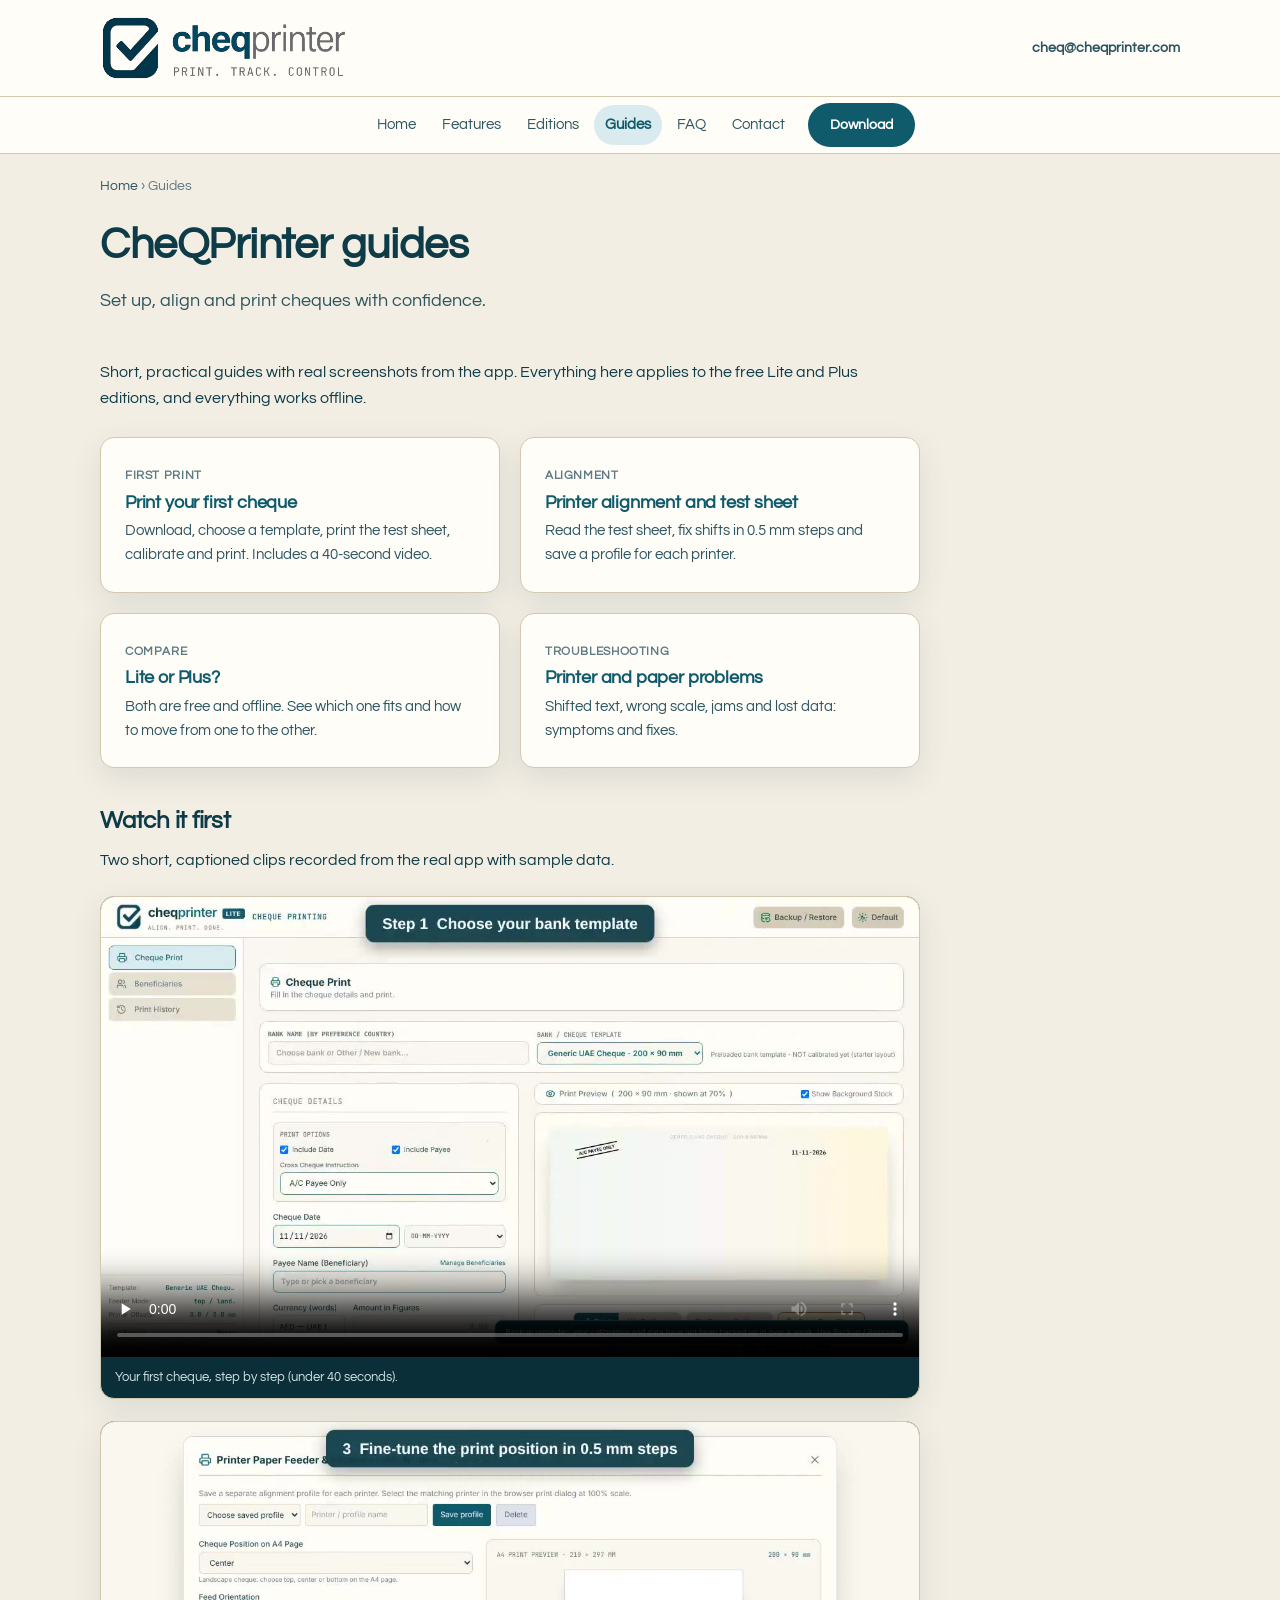
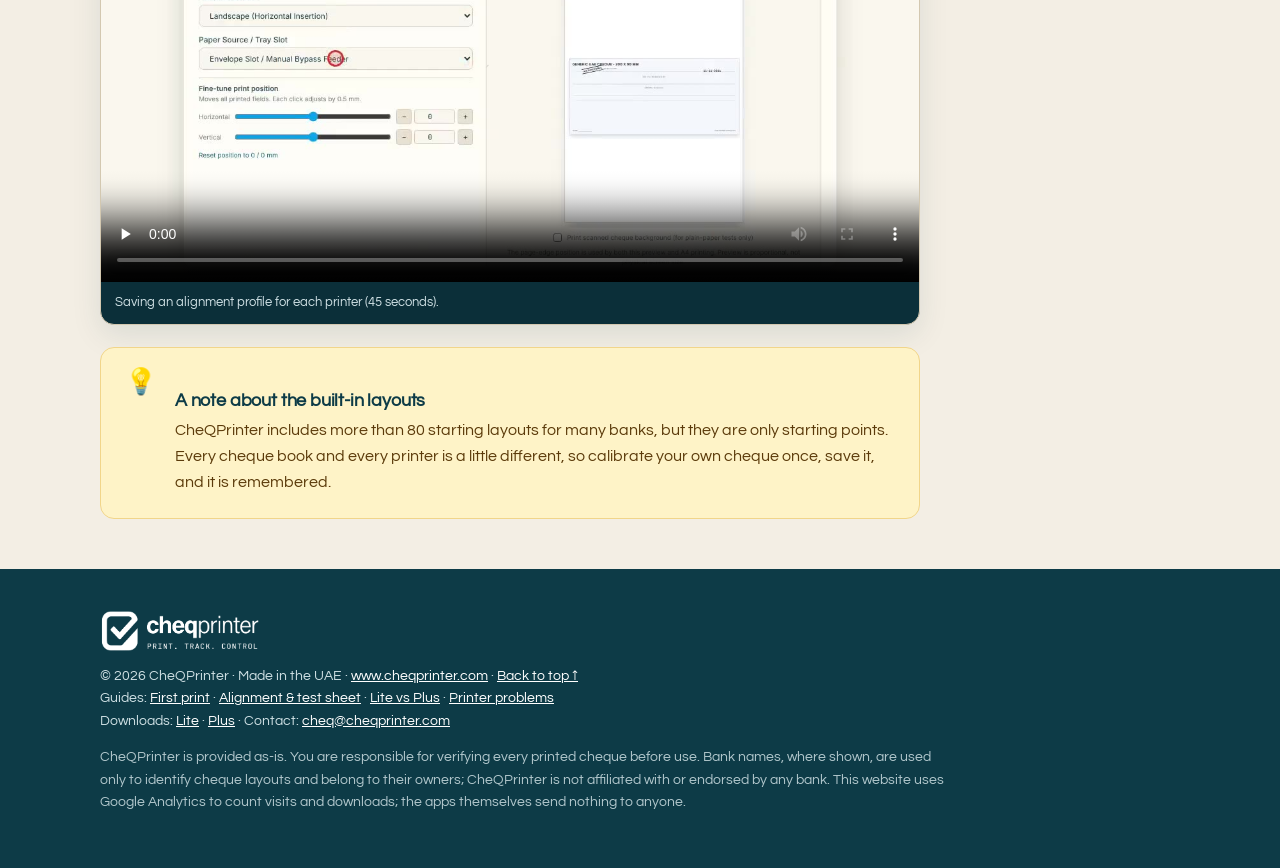
==== guides/index.html @ 94cfb560 "Replace site with updated package" ====
<!doctype html>
<html lang="en">
<head>
<script async src="https://www.googletagmanager.com/gtag/js?id=G-W925D2QX6T"></script>
<script>
  window.dataLayer = window.dataLayer || [];
  function gtag(){dataLayer.push(arguments);}
  gtag('js', new Date());
  gtag('config', 'G-W925D2QX6T');
</script>
<meta charset="utf-8">
<meta name="viewport" content="width=device-width, initial-scale=1">
<title>Cheque Printing Guides: Setup, Alignment and Troubleshooting | CheQPrinter</title>
<meta name="description" content="Step-by-step guides for CheQPrinter: first print, printer alignment and test sheet, Lite vs Plus, and fixing common cheque printing problems.">
<link rel="canonical" href="https://www.cheqprinter.com/guides/">
<meta name="robots" content="index,follow,max-image-preview:large">
<meta name="theme-color" content="#fffdf8">
<meta property="og:type" content="article">
<meta property="og:url" content="https://www.cheqprinter.com/guides/">
<meta property="og:title" content="Cheque Printing Guides: Setup, Alignment and Troubleshooting | CheQPrinter">
<meta property="og:description" content="Step-by-step guides for CheQPrinter: first print, printer alignment and test sheet, Lite vs Plus, and fixing common cheque printing problems.">
<meta property="og:image" content="https://www.cheqprinter.com/assets/og-image.png">
<meta name="twitter:card" content="summary_large_image">
<link rel="icon" href="../favicon.ico" sizes="any">
<link rel="icon" type="image/png" sizes="32x32" href="../assets/favicon-32.png">
<link rel="apple-touch-icon" href="../assets/apple-touch-icon.png">
<link rel="manifest" href="../site.webmanifest">
<link rel="preconnect" href="https://fonts.googleapis.com">
<link rel="preconnect" href="https://fonts.gstatic.com" crossorigin>
<link href="https://fonts.googleapis.com/css2?family=Questrial&display=swap" rel="stylesheet">
<link rel="stylesheet" href="../assets/guides.css?rev=1">
<script type="application/ld+json">{"@context": "https://schema.org", "@type": "BreadcrumbList", "itemListElement": [{"@type": "ListItem", "position": 1, "name": "Home", "item": "https://www.cheqprinter.com/"}, {"@type": "ListItem", "position": 2, "name": "Guides", "item": "https://www.cheqprinter.com/guides/"}]}</script>


</head>
<body>
<a class="skip" href="#main">Skip to content</a>
<div class="brandbar">
  <div class="wrap">
    <a class="brand" href="../" aria-label="CheQPrinter home"><img src="../assets/cheqprinter-logo.png?rev=5" alt="CheQPrinter - Print. Track. Control."></a>
    <a class="mail" href="mailto:cheq@cheqprinter.com">cheq@cheqprinter.com</a>
  </div>
</div>
<header class="menubar" id="menubar">
  <div class="wrap">
    <a class="mini" href="../" aria-label="CheQPrinter home"><img src="../assets/cheqprinter-logo.png?rev=5" alt="CheQPrinter"></a>
    <nav aria-label="Main">
      <a href="../">Home</a>
      <a href="../#features">Features</a>
      <a href="../#editions">Editions</a>
      <a href="../guides/" class="active">Guides</a>
      <a href="../#faq">FAQ</a>
      <a href="../#contact">Contact</a>
      <a class="btn btn-primary" href="../#editions">Download</a>
    </nav>
  </div>
</header>
<main id="main">
<div class="wrap">
  <div class="crumbs" aria-label="Breadcrumb"><a href="../">Home</a> &rsaquo; Guides</div>
  <div class="ghead">
    <h1>CheQPrinter guides</h1>
    <p class="lead">Set up, align and print cheques with confidence.</p>
  </div>
  <div class="article">
    <p>Short, practical guides with real screenshots from the app. Everything here applies to the free Lite and Plus editions, and everything works offline.</p>
    <div class="gcards">
      <a class="gcard" href="first-print/"><span class="time">First print</span><h3>Print your first cheque</h3><p>Download, choose a template, print the test sheet, calibrate and print. Includes a 40-second video.</p></a>
      <a class="gcard" href="printer-alignment-test-sheet/"><span class="time">Alignment</span><h3>Printer alignment and test sheet</h3><p>Read the test sheet, fix shifts in 0.5 mm steps and save a profile for each printer.</p></a>
      <a class="gcard" href="lite-vs-plus/"><span class="time">Compare</span><h3>Lite or Plus?</h3><p>Both are free and offline. See which one fits and how to move from one to the other.</p></a>
      <a class="gcard" href="printer-problems/"><span class="time">Troubleshooting</span><h3>Printer and paper problems</h3><p>Shifted text, wrong scale, jams and lost data: symptoms and fixes.</p></a>
    </div>
    <h2>Watch it first</h2>
    <p>Two short, captioned clips recorded from the real app with sample data.</p>
    <figure class="vid"><video controls preload="none" playsinline poster="../assets/video/first-cheque-poster.jpg"><source src="../assets/video/first-cheque.mp4" type="video/mp4">Your browser cannot play this video. The steps are written out below.</video><figcaption>Your first cheque, step by step (under 40 seconds).</figcaption></figure>    <figure class="vid"><video controls preload="none" playsinline poster="../assets/video/printer-profile-poster.jpg"><source src="../assets/video/printer-profile.mp4" type="video/mp4">Your browser cannot play this video. The steps are written out below.</video><figcaption>Saving an alignment profile for each printer (45 seconds).</figcaption></figure>
    <div class="callout"><div class="ic" aria-hidden="true">&#128161;</div><div><h3>A note about the built-in layouts</h3><p>CheQPrinter includes more than 80 starting layouts for many banks, but they are only starting points. Every cheque book and every printer is a little different, so calibrate your own cheque once, save it, and it is remembered.</p></div></div>

  </div>
</div>
<div style="height:50px"></div>
</main>
<footer>
  <div class="wrap">
    <img src="../assets/cheqprinter-logo.png?rev=5" alt="CheQPrinter" style="height:44px;width:auto;filter:brightness(0) invert(1);margin-bottom:12px">
    <div>&copy; 2026 CheQPrinter &middot; Made in the UAE &middot; <a href="https://www.cheqprinter.com">www.cheqprinter.com</a> &middot; <a href="#">Back to top &uarr;</a></div>
    <div>Guides: <a href="../guides/first-print/">First print</a> &middot; <a href="../guides/printer-alignment-test-sheet/">Alignment &amp; test sheet</a> &middot; <a href="../guides/lite-vs-plus/">Lite vs Plus</a> &middot; <a href="../guides/printer-problems/">Printer problems</a></div>
    <div>Downloads: <a href="../downloads/cheqprinter-lite.html" download data-dl="lite" data-loc="guide_footer">Lite</a> &middot; <a href="../downloads/cheqprinter-plus.html" download data-dl="plus" data-loc="guide_footer">Plus</a> &middot; Contact: <a href="mailto:cheq@cheqprinter.com">cheq@cheqprinter.com</a></div>
    <p class="legal">CheQPrinter is provided as-is. You are responsible for verifying every printed cheque before use. Bank names, where shown, are used only to identify cheque layouts and belong to their owners; CheQPrinter is not affiliated with or endorsed by any bank. This website uses Google Analytics to count visits and downloads; the apps themselves send nothing to anyone.</p>
  </div>
</footer>
<script>
(function(){
  var bar=document.getElementById('menubar'), brand=document.querySelector('.brandbar');
  function u(){ var y=window.pageYOffset||document.documentElement.scrollTop; bar.classList.toggle('scrolled', y>brand.offsetHeight-4); }
  window.addEventListener('scroll',u,{passive:true}); u();
})();
document.addEventListener('click',function(e){
  var a=e.target.closest ? e.target.closest('a[data-dl]') : null;
  if(!a || typeof gtag!=='function') return;
  var ed=a.getAttribute('data-dl');
  gtag('event','download_'+ed,{edition:ed,file_name:(a.getAttribute('href')||'').split('/').pop(),link_location:a.getAttribute('data-loc')||'page'});
});
</script>
</body>
</html>
---- assets/guides.css ----
:root{
  --ink:#0d3b47; --ink-soft:#2c5560; --muted:#5f7a82;
  --teal:#0f5a6b; --teal-2:#17788b; --green:#0f6a54;
  --cream:#f3eee4; --paper:#fffdf8; --sand:#e8e1d1; --line:#d3c8b0;
  --amber-bg:#fef3c7;
  --radius:14px; --shadow:0 10px 30px rgba(13,59,71,.10);
  --font:"Century Gothic",CenturyGothic,"Apple Gothic","URW Gothic",Questrial,"Segoe UI",Arial,sans-serif;
}
*{box-sizing:border-box}
html{scroll-behavior:smooth}
body{margin:0;font-family:var(--font);color:var(--ink);background:var(--cream);line-height:1.6;-webkit-font-smoothing:antialiased}
img{max-width:100%;height:auto;display:block}
a{color:var(--teal)}
h1,h2,h3{font-family:var(--font);font-weight:700;line-height:1.2;margin:0 0 .5em;letter-spacing:-.01em}
h2{font-size:clamp(1.6rem,3.4vw,2.2rem)}
h3{font-size:1.2rem}
p{margin:0 0 1em}
.wrap{max-width:1120px;margin:0 auto;padding:0 20px}
.skip{position:absolute;left:-999px;top:8px;background:var(--teal);color:#fff;padding:8px 12px;border-radius:8px;z-index:100}
.skip:focus{left:8px}
:focus-visible{outline:3px solid var(--teal-2);outline-offset:2px;border-radius:4px}
section[id]{scroll-margin-top:64px}
@media(prefers-reduced-motion:reduce){html{scroll-behavior:auto}}

/* ---------- header: big logo bar + floating menu bar ---------- */
.brandbar{background:var(--paper);border-bottom:1px solid var(--line)}
.brandbar .wrap{display:flex;align-items:center;justify-content:space-between;gap:16px;padding-top:14px;padding-bottom:14px}
.brandbar .brand img{height:68px;width:auto}
.brandbar .mail{font-size:.9rem;font-weight:600;text-decoration:none;color:var(--ink-soft)}
.brandbar .mail:hover{color:var(--teal)}
@media(max-width:720px){.brandbar .brand img{height:52px}.brandbar .mail{display:none}}

.menubar{position:sticky;top:0;z-index:50;background:rgba(255,253,248,.96);backdrop-filter:blur(8px);border-bottom:1px solid var(--line)}
.menubar .wrap{position:relative;display:flex;align-items:center;height:56px}
.menubar .mini{position:absolute;left:20px;top:50%;transform:translateY(-50%);opacity:0;pointer-events:none;transition:opacity .2s}
.menubar .mini img{height:28px;width:auto}
.menubar.scrolled .mini{opacity:1;pointer-events:auto}
@media(max-width:1240px){.menubar .mini{display:none}}
.menubar nav{flex:1;min-width:0;display:flex;align-items:center;gap:4px;font-size:.92rem;font-weight:500;overflow-x:auto;white-space:nowrap;scrollbar-width:none;-webkit-overflow-scrolling:touch}
.menubar nav::-webkit-scrollbar{display:none}
.menubar nav a{flex:none;text-decoration:none;color:var(--ink-soft);padding:8px 11px;border-radius:999px}
.menubar nav a:first-child{margin-left:auto}
.menubar nav a.btn{margin-right:auto;margin-left:8px;padding:8px 20px;color:#fff;font-size:.9rem}
.menubar nav a:hover{color:var(--teal);background:#e9f1f2}
.menubar nav a.btn:hover{background:var(--teal-2);color:#fff}
.menubar nav a.active{color:var(--teal);background:#d9ebee;font-weight:700}

.btn{display:inline-flex;align-items:center;gap:8px;padding:12px 22px;border-radius:999px;font-weight:600;text-decoration:none;border:2px solid transparent;font-size:.98rem;cursor:pointer;transition:transform .12s, background .12s}
.btn:hover{transform:translateY(-1px)}
.btn-primary{background:var(--teal);color:#fff!important}
.btn-primary:hover{background:var(--teal-2)}
.btn-ghost{background:transparent;color:var(--teal)!important;border-color:var(--teal)}

/* ---------- hero ---------- */
.hero{position:relative;overflow:hidden;color:#fff;padding:60px 0 64px;background:linear-gradient(135deg,#0a2f3a 0%,#0f5a6b 58%,#17788b 100%)}
.hero::before{content:"";position:absolute;right:-12%;bottom:-45%;width:70%;aspect-ratio:1;background:radial-gradient(circle,rgba(255,255,255,.12),transparent 65%);pointer-events:none}
.hero .grid{position:relative;display:grid;grid-template-columns:.9fr 1.1fr;gap:48px;align-items:center}
@media(max-width:960px){.hero .grid{grid-template-columns:1fr;gap:36px}}
.eyebrow{display:inline-block;font-size:.75rem;font-weight:700;letter-spacing:.08em;text-transform:uppercase;color:#d6eef2;background:rgba(255,255,255,.14);padding:6px 14px;border-radius:999px;margin-bottom:18px}
.hero h1{color:#fff;font-size:clamp(2.2rem,4.4vw,3.4rem);margin-bottom:.45em}
.hero h1 span{display:block;color:#a9dde5;font-size:.5em;line-height:1.3;margin-top:.7em;text-wrap:balance}
.hero p.lead{font-size:1.1rem;color:#d6e8ec;max-width:30em}
.chips{display:flex;flex-wrap:wrap;gap:8px;margin:0 0 26px;padding:0;list-style:none}
.chips li{font-size:.82rem;font-weight:600;padding:6px 13px;border-radius:999px;background:rgba(255,255,255,.12);border:1px solid rgba(255,255,255,.22)}
.cta-row{display:flex;flex-wrap:wrap;gap:12px;margin:0 0 16px}
.btn-light{background:#fff;color:var(--teal)!important}
.btn-light:hover{background:#eaf5f7}
.btn-outline-light{border-color:rgba(255,255,255,.7);color:#fff!important}
.btn-outline-light:hover{background:rgba(255,255,255,.12)}
.hero .microcopy{font-size:.82rem;color:#b9d3d8;margin:0}

.stage{min-width:0}
.frame{background:var(--paper);border-radius:14px;box-shadow:0 30px 60px rgba(0,0,0,.35);overflow:hidden;border:1px solid rgba(255,255,255,.28)}
.frame .bar{display:flex;align-items:center;gap:6px;padding:10px 14px;background:#ece5d3;border-bottom:1px solid var(--line)}
.frame .bar i{width:10px;height:10px;border-radius:50%;background:#cbbf9f}
.frame .bar b{margin-left:10px;font-size:.74rem;font-weight:600;color:var(--muted)}
.slides{position:relative;aspect-ratio:16/10;background:#f8f4ea}
.slide{position:absolute;inset:0;margin:0;opacity:0;transition:opacity .6s ease}
.slide.active{opacity:1}
.slide img{width:100%;height:100%;object-fit:contain;object-position:center}
.tabs{display:flex;flex-wrap:wrap;gap:8px;justify-content:center;margin-top:18px}
.tab{font:inherit;font-size:.85rem;font-weight:600;padding:8px 16px;border-radius:999px;border:1px solid rgba(255,255,255,.38);background:transparent;color:#e3f1f4;cursor:pointer}
.tab:hover{background:rgba(255,255,255,.12)}
.tab[aria-selected="true"]{background:#fff;color:var(--teal);border-color:#fff}
.cap{text-align:center;color:#d6e8ec;font-size:.88rem;margin:12px auto 0;max-width:38em;min-height:3em}

.trust{background:var(--paper);border-block:1px solid var(--line)}
.trust ul{list-style:none;margin:0;padding:18px 0;display:grid;grid-template-columns:repeat(4,1fr);gap:14px;font-size:.92rem;font-weight:600;color:var(--ink-soft)}
.trust li::before{content:"✓";color:var(--green);font-weight:800;margin-right:8px}
@media(max-width:820px){.trust ul{grid-template-columns:1fr 1fr}}

section.block{padding:68px 0}
.block.alt{background:var(--paper);border-block:1px solid var(--line)}
.sec-head{max-width:46em;margin-bottom:34px}
.sec-head p{color:var(--ink-soft);font-size:1.05rem}

.shot{background:var(--paper);border:1px solid var(--line);border-radius:var(--radius);box-shadow:var(--shadow);overflow:hidden;margin:0}
.shot img{width:100%}
.shot figcaption{padding:10px 14px;font-size:.82rem;color:var(--muted);border-top:1px solid var(--line)}

.steps{display:grid;grid-template-columns:repeat(4,1fr);gap:18px;counter-reset:s;list-style:none;padding:0;margin:0}
@media(max-width:900px){.steps{grid-template-columns:1fr 1fr}}
@media(max-width:560px){.steps{grid-template-columns:1fr}}
.steps li{background:var(--paper);border:1px solid var(--line);border-radius:var(--radius);padding:22px;counter-increment:s}
.steps li::before{content:counter(s);display:grid;place-items:center;width:34px;height:34px;border-radius:50%;background:var(--teal);color:#fff;font-weight:700;margin-bottom:12px}
.steps h3{font-size:1.05rem;font-family:inherit;font-weight:700}
.steps p{font-size:.92rem;color:var(--ink-soft);margin:0}

.cards{display:grid;grid-template-columns:1fr 1fr;gap:22px}
@media(max-width:820px){.cards{grid-template-columns:1fr}}
.card{background:var(--paper);border:1px solid var(--line);border-radius:var(--radius);padding:28px;display:flex;flex-direction:column;box-shadow:var(--shadow)}
.card.featured{border:2px solid var(--teal)}
.tag{align-self:flex-start;font-size:.72rem;font-weight:700;letter-spacing:.08em;color:var(--green);background:#d1fae5;padding:4px 10px;border-radius:999px;margin-bottom:10px}
.card .for{color:var(--ink-soft);font-size:.95rem}
.card ul{padding-left:0;list-style:none;margin:6px 0 22px;flex:1}
.card li{padding:6px 0 6px 26px;position:relative;font-size:.95rem}
.card li::before{content:"✓";position:absolute;left:0;color:var(--green);font-weight:800}
.card .meta{font-size:.8rem;color:var(--muted);margin-top:10px}
.download-meta{display:flex;justify-content:space-between;align-items:center;gap:12px;flex-wrap:wrap;margin-top:10px}
.card .download-meta .meta{margin:0}
.note{font-size:.9rem;color:var(--ink-soft);margin-top:18px}

.tablewrap{overflow-x:auto;border:1px solid var(--line);border-radius:var(--radius);background:var(--paper)}
table{border-collapse:collapse;width:100%;min-width:560px;font-size:.94rem}
th,td{padding:13px 16px;text-align:left;border-bottom:1px solid var(--line)}
th{background:var(--sand);font-size:.82rem;text-transform:uppercase;letter-spacing:.05em}
td:not(:first-child),th:not(:first-child){text-align:center}
tr:last-child td{border-bottom:0}
.yes{color:var(--green);font-weight:800}
.no{color:#9aa9ae}

.callout{display:grid;grid-template-columns:auto 1fr;gap:18px;background:var(--amber-bg);border:1px solid #f1d58a;border-radius:var(--radius);padding:22px 24px}
.callout .ic{font-size:1.6rem;line-height:1}
.callout h3{font-family:inherit;font-size:1.05rem;font-weight:700;margin-bottom:.3em}
.callout p{margin:0;font-size:.95rem;color:#5b3a0a}
.callout ol{margin:.6em 0 0;padding-left:1.2em;font-size:.95rem;color:#5b3a0a}

.two{display:grid;grid-template-columns:1fr 1fr;gap:34px;align-items:start}
@media(max-width:820px){.two{grid-template-columns:1fr}}
.checks{list-style:none;padding:0;margin:0}
.checks li{padding:8px 0 8px 28px;position:relative}
.checks li::before{content:"✓";position:absolute;left:0;color:var(--green);font-weight:800}

.gallery{display:grid;grid-template-columns:repeat(3,1fr);gap:22px}
@media(max-width:900px){.gallery{grid-template-columns:1fr 1fr}}
@media(max-width:560px){.gallery{grid-template-columns:1fr}}
.gallery figure{margin:0}
.thumb{display:block;aspect-ratio:16/10;background:#f8f4ea;border:1px solid var(--line);border-radius:var(--radius);box-shadow:var(--shadow);overflow:hidden}
.thumb img{width:100%;height:100%;object-fit:contain}
.pill{display:inline-block;font-size:.68rem;font-weight:700;letter-spacing:.06em;text-transform:uppercase;color:var(--teal);background:#d9ebee;padding:3px 9px;border-radius:999px;margin-top:12px}
.pill.plus{color:#7a4a05;background:#fde8b8}
.gallery h3{font-family:inherit;font-size:1rem;font-weight:700;margin:6px 0 4px}
.gallery p{font-size:.9rem;color:var(--ink-soft);margin:0}

.faq details{background:var(--paper);border:1px solid var(--line);border-radius:12px;padding:0;margin-bottom:10px}
.faq summary{cursor:pointer;list-style:none;padding:16px 20px;font-weight:600;display:flex;justify-content:space-between;gap:12px}
.faq summary::-webkit-details-marker{display:none}
.faq summary::after{content:"+";font-size:1.3rem;color:var(--teal);line-height:1}
.faq details[open] summary::after{content:"–"}
.faq .ans{padding:0 20px 18px;color:var(--ink-soft);font-size:.96rem}

.contact{max-width:420px}
.contact div{background:var(--cream);border:1px solid var(--line);border-radius:12px;padding:18px}
.contact b{display:block;margin-bottom:4px}
.features{display:grid;grid-template-columns:repeat(3,1fr);gap:20px}
@media(max-width:900px){.features{grid-template-columns:1fr 1fr}}
@media(max-width:560px){.features{grid-template-columns:1fr}}
.fcard{background:var(--paper);border:1px solid var(--line);border-top:4px solid var(--teal);border-radius:var(--radius);padding:22px;box-shadow:var(--shadow)}
.fcard h3{font-size:1.05rem;margin-bottom:.4em}
.fcard p{font-size:.92rem;color:var(--ink-soft);margin:0}
.stack{display:grid;gap:22px;min-width:0}
.gcards{display:grid;grid-template-columns:repeat(4,1fr);gap:18px}
@media(max-width:960px){.gcards{grid-template-columns:1fr 1fr}}
@media(max-width:560px){.gcards{grid-template-columns:1fr}}
.gcard{display:block;background:var(--paper);border:1px solid var(--line);border-radius:var(--radius);padding:22px;text-decoration:none;color:var(--ink);box-shadow:var(--shadow);transition:transform .12s}
.gcard:hover{transform:translateY(-2px);border-color:var(--teal)}
.gcard h3{margin:.2em 0 .3em;font-size:1.08rem;color:var(--teal)}
.gcard p{margin:0;color:var(--ink-soft);font-size:.92rem}
.gcard .time{font-size:.74rem;font-weight:700;letter-spacing:.05em;text-transform:uppercase;color:var(--muted)}
.gallery figure.big{grid-column:span 2}
@media(max-width:560px){.gallery figure.big{grid-column:auto}}
.pill.lite{color:#0f6a54;background:#d1fae5}
.sha{margin-top:12px;font-size:.78rem;color:var(--muted)}
.sha summary{cursor:pointer;font-weight:600;color:var(--ink-soft)}
.sha code{display:block;margin-top:6px;padding:8px 10px;background:var(--cream);border:1px solid var(--line);border-radius:8px;word-break:break-all;font-size:.74rem;color:var(--ink)}
.sha-main{margin-top:18px;font-size:.85rem}
.sha-line{margin:8px 0 0;font-size:.85rem}
.sha-line b{display:inline-block;min-width:3em}
.sha-help{font-size:.88rem;color:var(--ink-soft);margin:10px 0 0}
.sha-help code{background:var(--sand);padding:2px 6px;border-radius:6px;font-size:.82rem}
.frame .bar b em{font-style:normal;color:var(--teal);font-weight:700}
footer{background:var(--ink);color:#cfe0e4;padding:40px 0;font-size:.88rem}
footer a{color:#fff}
footer .legal{max-width:60em;opacity:.85;margin-top:14px}

/* ---------- guides ---------- */
.crumbs{font-size:.85rem;color:var(--muted);padding:22px 0 0}
.crumbs a{color:var(--ink-soft);text-decoration:none}.crumbs a:hover{color:var(--teal);text-decoration:underline}
.ghead{padding:14px 0 26px}
.ghead h1{font-size:clamp(1.9rem,4vw,2.7rem);margin:.2em 0 .35em}
.ghead .lead{font-size:1.1rem;color:var(--ink-soft);max-width:44em}
.meta-row{display:flex;flex-wrap:wrap;gap:8px 18px;font-size:.84rem;color:var(--muted);margin-top:14px}
.article{max-width:820px}
.article h2{font-size:1.5rem;margin:1.6em 0 .5em}
.article h3{font-size:1.1rem;margin:1.2em 0 .3em}
.article p,.article li{font-size:1.02rem}
.article ul,.article ol{padding-left:1.3em}
.article li{margin:.3em 0}
.article code{background:var(--sand);padding:2px 6px;border-radius:6px;font-size:.88em}
.gstep{display:grid;grid-template-columns:auto 1fr;gap:6px 18px;margin:34px 0 0;padding-top:6px}
.gstep .n{width:40px;height:40px;border-radius:50%;background:var(--teal);color:#fff;font-weight:700;display:grid;place-items:center;font-size:1.1rem}
.gstep h2{margin:.35em 0 0}
.gstep .body{grid-column:2}
.shot.small{max-width:720px}
.vid{margin:22px 0;border:1px solid var(--line);border-radius:var(--radius);overflow:hidden;box-shadow:var(--shadow);background:#0b2f39}
.vid video{display:block;width:100%;height:auto}
.vid figcaption{padding:10px 14px;font-size:.84rem;color:#cfe0e4}
.tip{background:#e9f4ef;border:1px solid #b7dccb;border-radius:var(--radius);padding:16px 20px;margin:20px 0;font-size:.97rem}
.tip b:first-child{color:var(--green)}
.tbl{margin:18px 0}
.tbl table{min-width:480px}
.tbl td:not(:first-child),.tbl th:not(:first-child){text-align:left}
.gcards{display:grid;grid-template-columns:1fr 1fr;gap:20px;margin:26px 0}
@media(max-width:720px){.gcards{grid-template-columns:1fr}}
.gcard{display:block;background:var(--paper);border:1px solid var(--line);border-radius:var(--radius);padding:24px;text-decoration:none;color:var(--ink);box-shadow:var(--shadow);transition:transform .12s}
.gcard:hover{transform:translateY(-2px);border-color:var(--teal)}
.gcard h3{margin:.2em 0 .3em;font-size:1.15rem;color:var(--teal)}
.gcard p{margin:0;color:var(--ink-soft);font-size:.95rem}
.gcard .time{font-size:.78rem;font-weight:700;letter-spacing:.05em;text-transform:uppercase;color:var(--muted)}
.next{display:flex;flex-wrap:wrap;gap:12px;margin:34px 0 10px}
.checkbox{list-style:none;padding:0}.checkbox li{padding-left:28px;position:relative}.checkbox li::before{content:"\2610";position:absolute;left:0;color:var(--teal);font-weight:700}
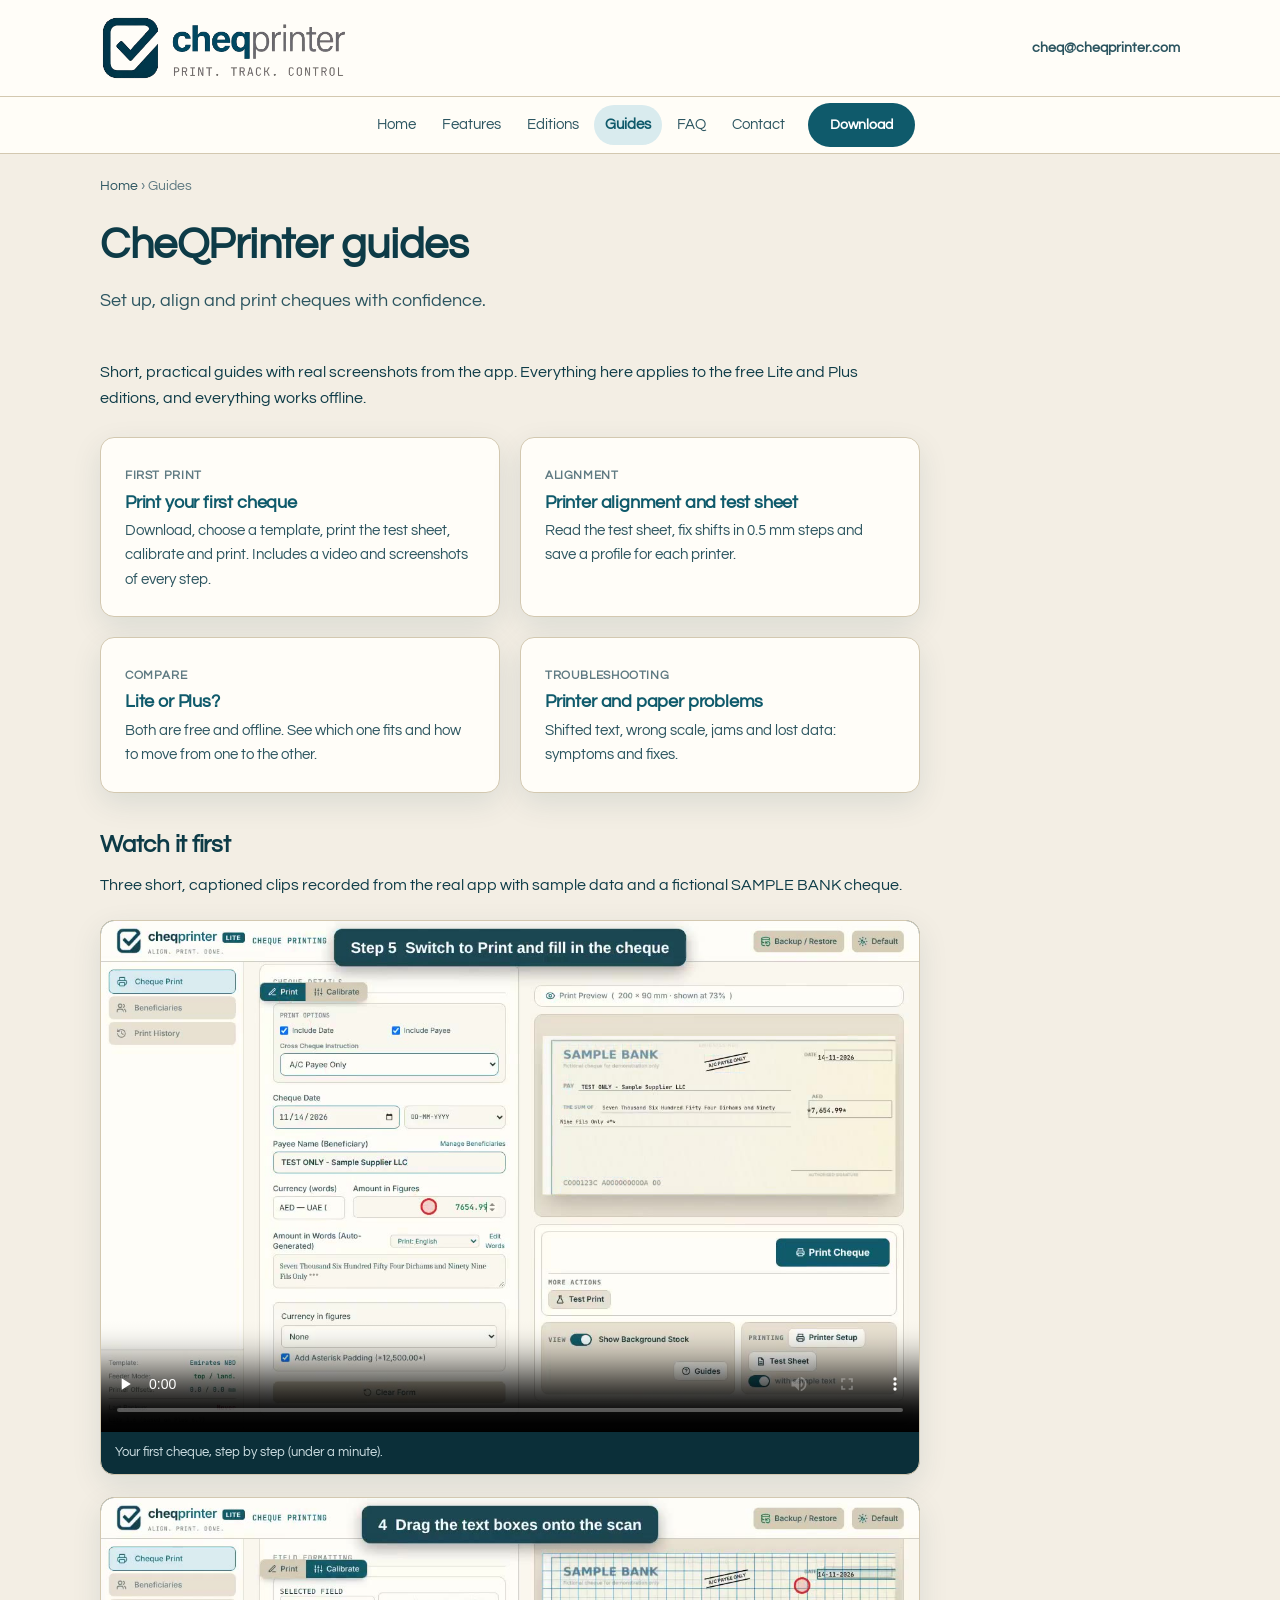
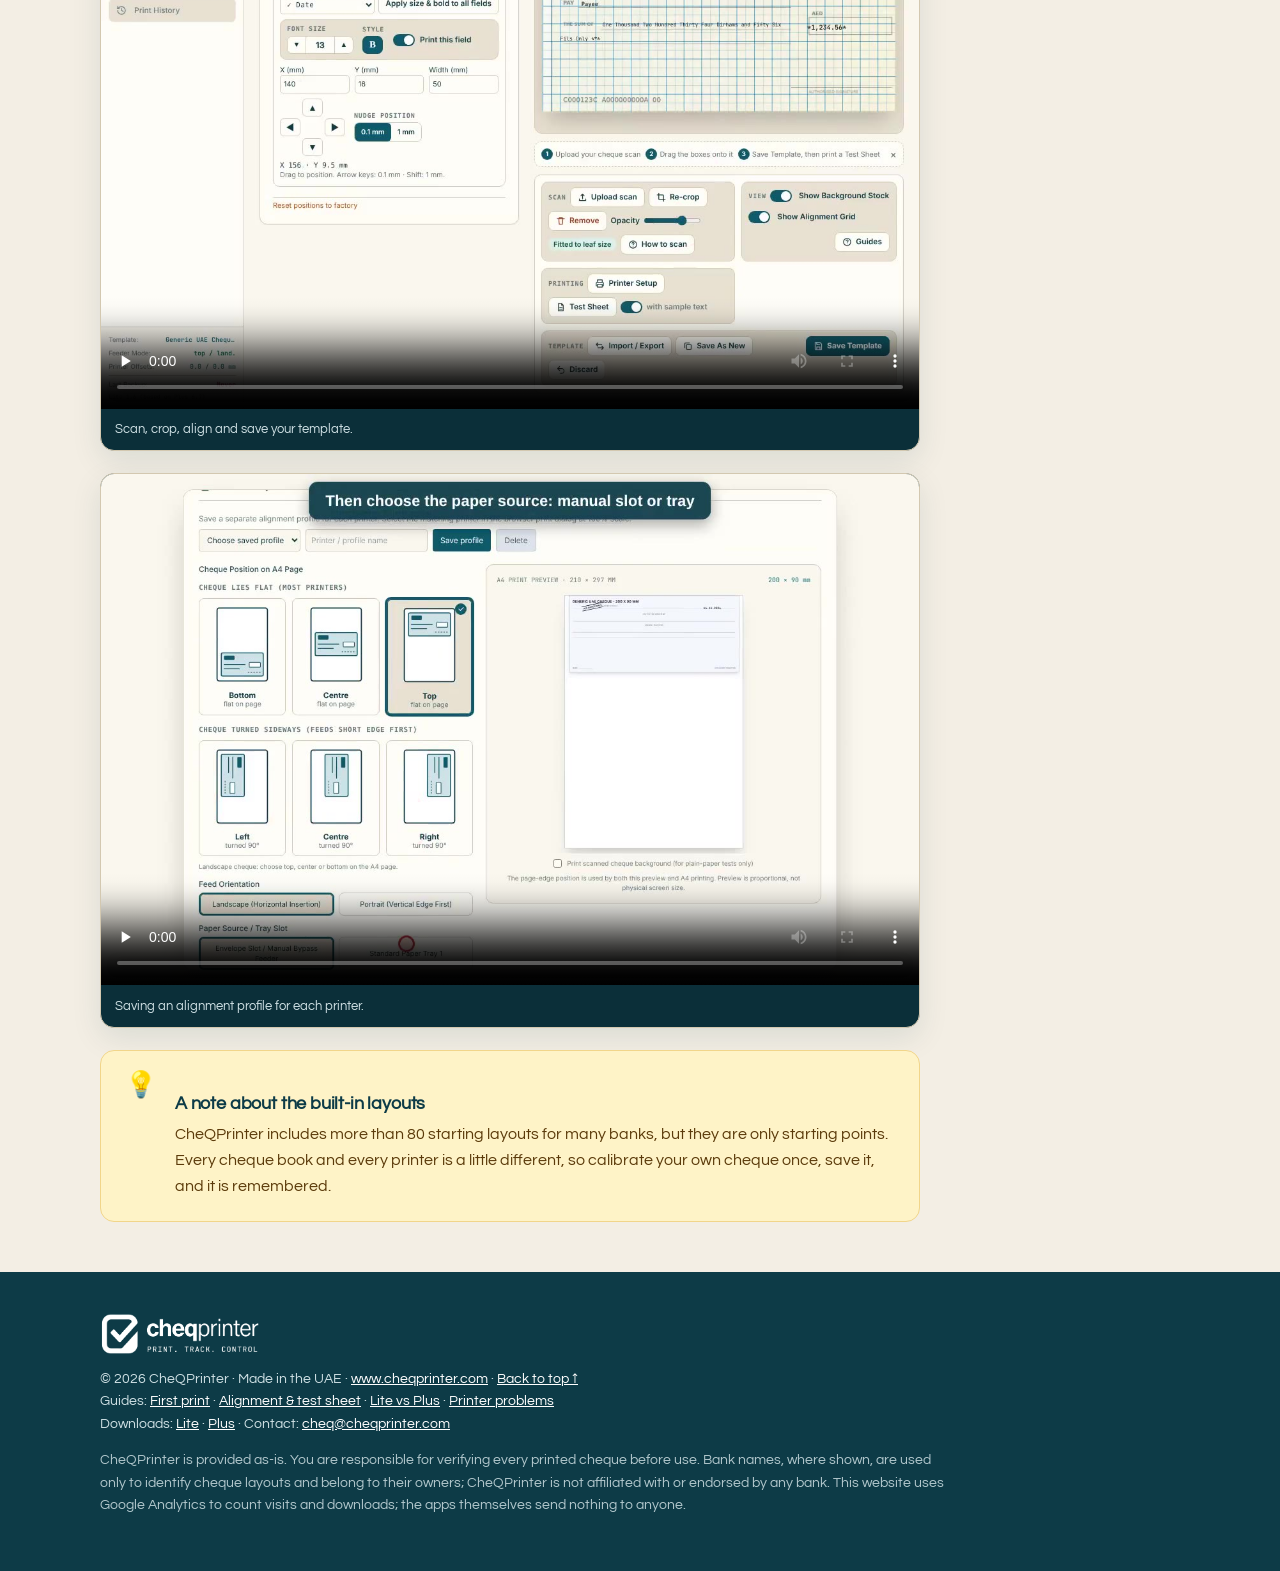
==== commit a9bb647d: "Update full website package 15 November 2026; preserve verification and crawler settings" ====
--- a/guides/index.html
+++ b/guides/index.html
@@ -28,7 +28,7 @@
 <link rel="preconnect" href="https://fonts.googleapis.com">
 <link rel="preconnect" href="https://fonts.gstatic.com" crossorigin>
 <link href="https://fonts.googleapis.com/css2?family=Questrial&display=swap" rel="stylesheet">
-<link rel="stylesheet" href="../assets/guides.css?rev=1">
+<link rel="stylesheet" href="../assets/guides.css?rev=2">
 <script type="application/ld+json">{"@context": "https://schema.org", "@type": "BreadcrumbList", "itemListElement": [{"@type": "ListItem", "position": 1, "name": "Home", "item": "https://www.cheqprinter.com/"}, {"@type": "ListItem", "position": 2, "name": "Guides", "item": "https://www.cheqprinter.com/guides/"}]}</script>
 
 
@@ -65,14 +65,14 @@
   <div class="article">
     <p>Short, practical guides with real screenshots from the app. Everything here applies to the free Lite and Plus editions, and everything works offline.</p>
     <div class="gcards">
-      <a class="gcard" href="first-print/"><span class="time">First print</span><h3>Print your first cheque</h3><p>Download, choose a template, print the test sheet, calibrate and print. Includes a 40-second video.</p></a>
+      <a class="gcard" href="first-print/"><span class="time">First print</span><h3>Print your first cheque</h3><p>Download, choose a template, print the test sheet, calibrate and print. Includes a video and screenshots of every step.</p></a>
       <a class="gcard" href="printer-alignment-test-sheet/"><span class="time">Alignment</span><h3>Printer alignment and test sheet</h3><p>Read the test sheet, fix shifts in 0.5 mm steps and save a profile for each printer.</p></a>
       <a class="gcard" href="lite-vs-plus/"><span class="time">Compare</span><h3>Lite or Plus?</h3><p>Both are free and offline. See which one fits and how to move from one to the other.</p></a>
       <a class="gcard" href="printer-problems/"><span class="time">Troubleshooting</span><h3>Printer and paper problems</h3><p>Shifted text, wrong scale, jams and lost data: symptoms and fixes.</p></a>
     </div>
     <h2>Watch it first</h2>
-    <p>Two short, captioned clips recorded from the real app with sample data.</p>
-    <figure class="vid"><video controls preload="none" playsinline poster="../assets/video/first-cheque-poster.jpg"><source src="../assets/video/first-cheque.mp4" type="video/mp4">Your browser cannot play this video. The steps are written out below.</video><figcaption>Your first cheque, step by step (under 40 seconds).</figcaption></figure>    <figure class="vid"><video controls preload="none" playsinline poster="../assets/video/printer-profile-poster.jpg"><source src="../assets/video/printer-profile.mp4" type="video/mp4">Your browser cannot play this video. The steps are written out below.</video><figcaption>Saving an alignment profile for each printer (45 seconds).</figcaption></figure>
+    <p>Three short, captioned clips recorded from the real app with sample data and a fictional SAMPLE BANK cheque.</p>
+    <figure class="vid"><video controls preload="none" playsinline poster="../assets/video/first-cheque-poster.jpg?rev=7"><source src="../assets/video/first-cheque.mp4?rev=7" type="video/mp4">Your browser cannot play this video. The steps are written out below.</video><figcaption>Your first cheque, step by step (under a minute).</figcaption></figure>    <figure class="vid"><video controls preload="none" playsinline poster="../assets/video/scan-calibrate-poster.jpg?rev=7"><source src="../assets/video/scan-calibrate.mp4?rev=7" type="video/mp4">Your browser cannot play this video. The steps are written out below.</video><figcaption>Scan, crop, align and save your template.</figcaption></figure>    <figure class="vid"><video controls preload="none" playsinline poster="../assets/video/printer-profile-poster.jpg?rev=7"><source src="../assets/video/printer-profile.mp4?rev=7" type="video/mp4">Your browser cannot play this video. The steps are written out below.</video><figcaption>Saving an alignment profile for each printer.</figcaption></figure>
     <div class="callout"><div class="ic" aria-hidden="true">&#128161;</div><div><h3>A note about the built-in layouts</h3><p>CheQPrinter includes more than 80 starting layouts for many banks, but they are only starting points. Every cheque book and every printer is a little different, so calibrate your own cheque once, save it, and it is remembered.</p></div></div>
 
   </div>
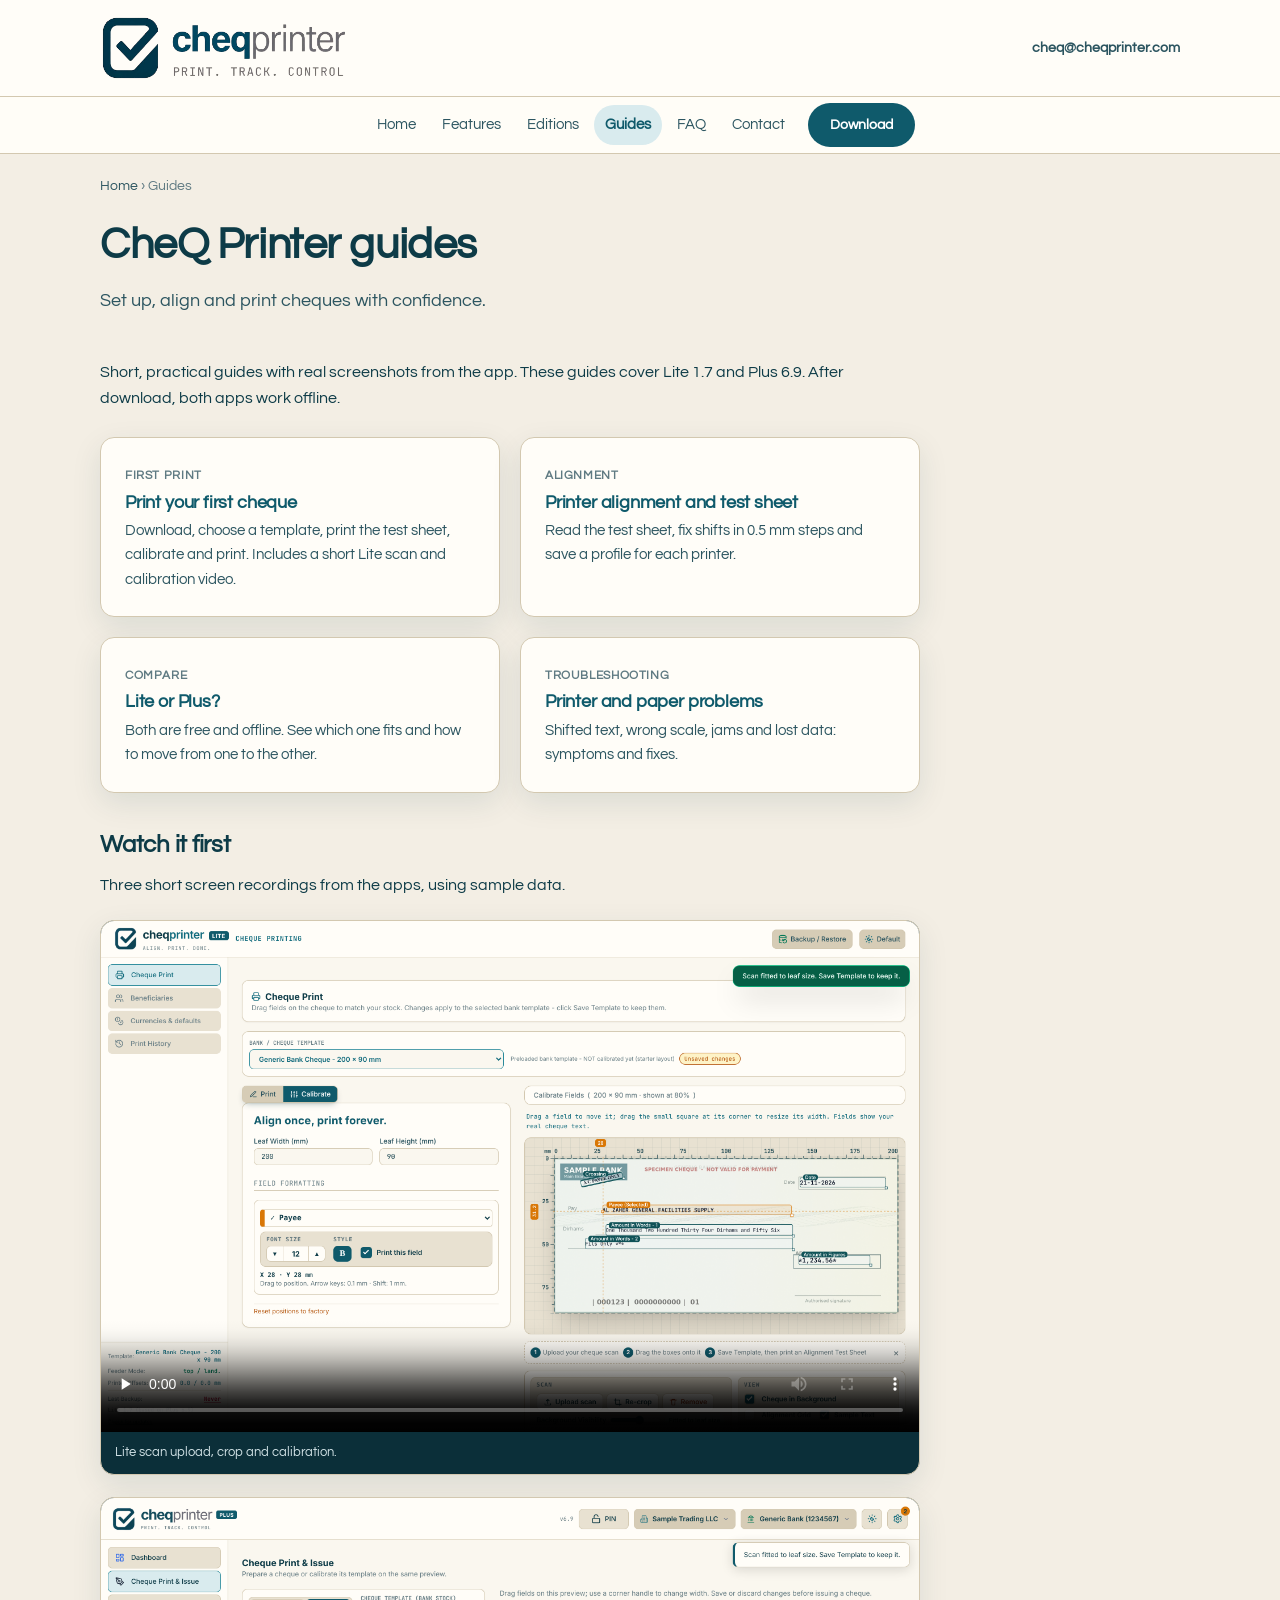
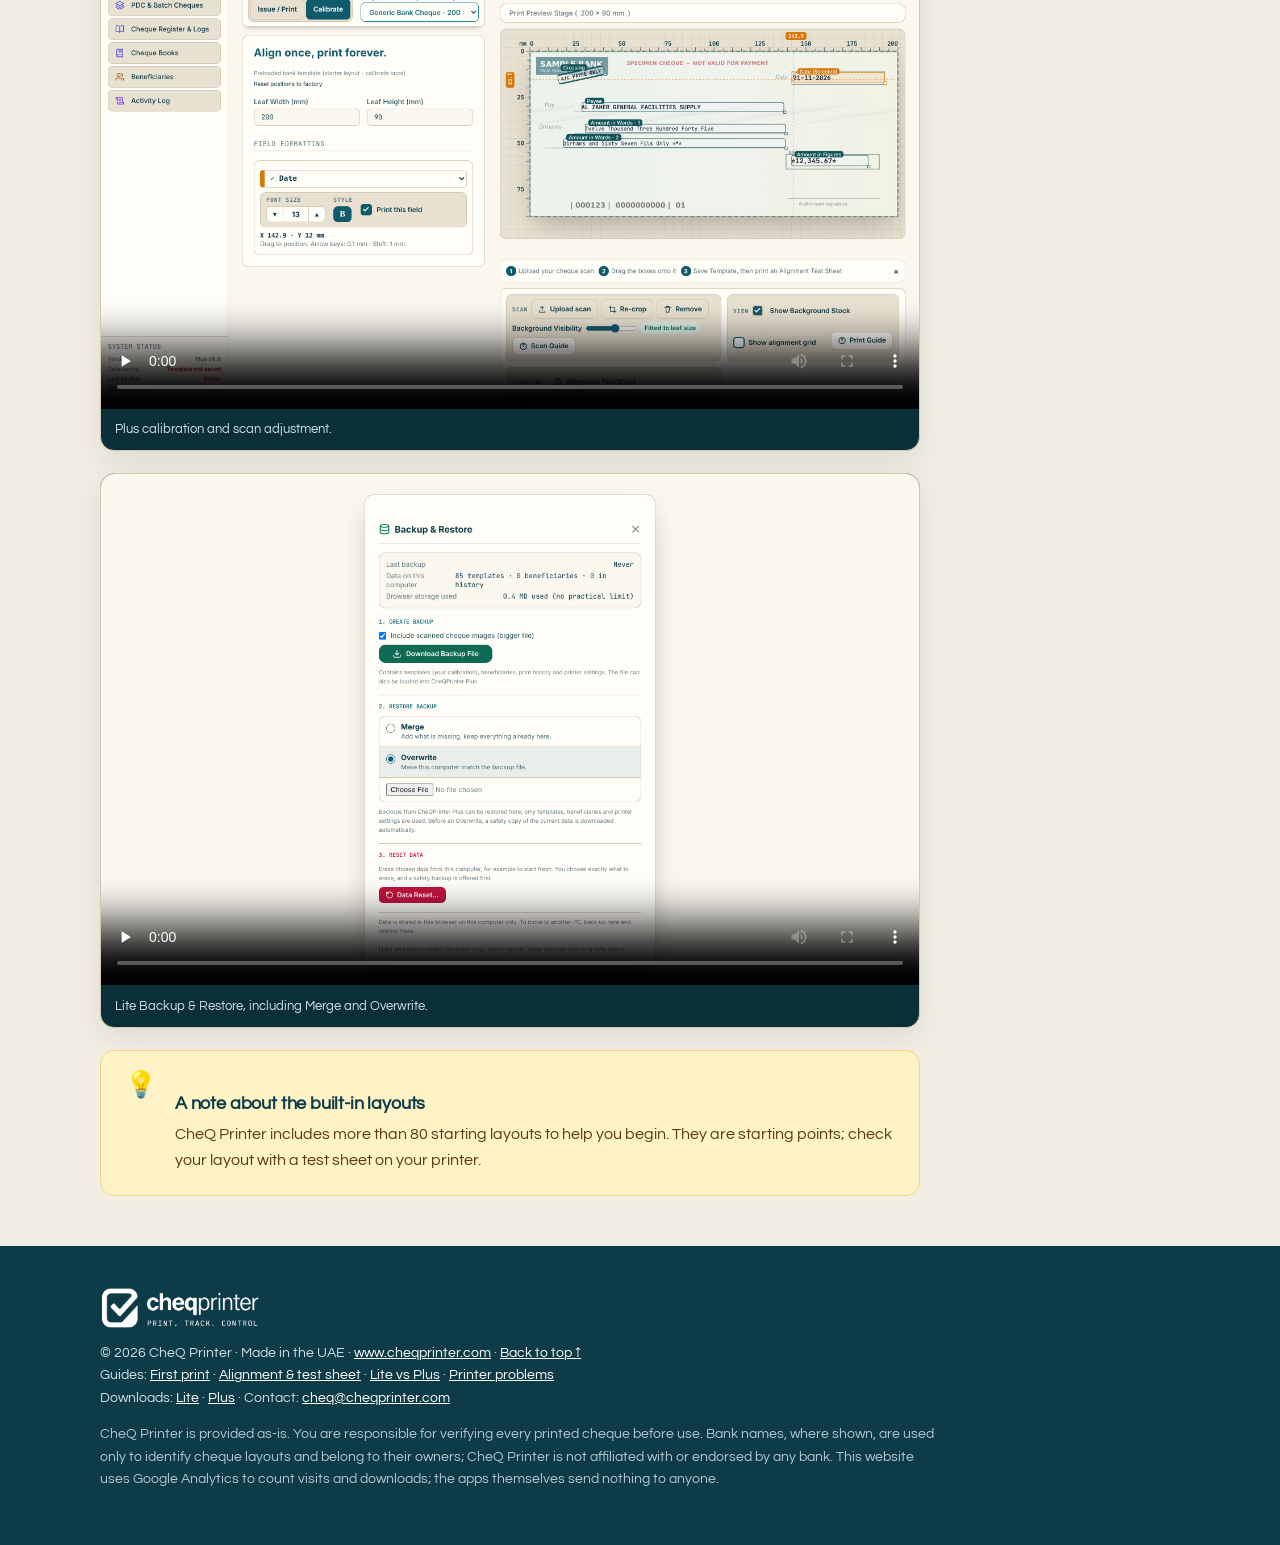
==== commit a15e1bc3: "Update CheQ Printer website for Lite 1.7 and Plus 6.9" ====
--- a/guides/index.html
+++ b/guides/index.html
@@ -10,15 +10,15 @@
 </script>
 <meta charset="utf-8">
 <meta name="viewport" content="width=device-width, initial-scale=1">
-<title>Cheque Printing Guides: Setup, Alignment and Troubleshooting | CheQPrinter</title>
-<meta name="description" content="Step-by-step guides for CheQPrinter: first print, printer alignment and test sheet, Lite vs Plus, and fixing common cheque printing problems.">
+<title>Cheque Printing Guides: Setup, Alignment and Troubleshooting | CheQ Printer</title>
+<meta name="description" content="Step-by-step guides for CheQ Printer: first print, printer alignment and test sheet, Lite vs Plus, and fixing common cheque printing problems.">
 <link rel="canonical" href="https://www.cheqprinter.com/guides/">
 <meta name="robots" content="index,follow,max-image-preview:large">
 <meta name="theme-color" content="#fffdf8">
 <meta property="og:type" content="article">
 <meta property="og:url" content="https://www.cheqprinter.com/guides/">
-<meta property="og:title" content="Cheque Printing Guides: Setup, Alignment and Troubleshooting | CheQPrinter">
-<meta property="og:description" content="Step-by-step guides for CheQPrinter: first print, printer alignment and test sheet, Lite vs Plus, and fixing common cheque printing problems.">
+<meta property="og:title" content="Cheque Printing Guides: Setup, Alignment and Troubleshooting | CheQ Printer">
+<meta property="og:description" content="Step-by-step guides for CheQ Printer: first print, printer alignment and test sheet, Lite vs Plus, and fixing common cheque printing problems.">
 <meta property="og:image" content="https://www.cheqprinter.com/assets/og-image.png">
 <meta name="twitter:card" content="summary_large_image">
 <link rel="icon" href="../favicon.ico" sizes="any">
@@ -28,7 +28,7 @@
 <link rel="preconnect" href="https://fonts.googleapis.com">
 <link rel="preconnect" href="https://fonts.gstatic.com" crossorigin>
 <link href="https://fonts.googleapis.com/css2?family=Questrial&display=swap" rel="stylesheet">
-<link rel="stylesheet" href="../assets/guides.css?rev=2">
+<link rel="stylesheet" href="../assets/guides.css?rev=1">
 <script type="application/ld+json">{"@context": "https://schema.org", "@type": "BreadcrumbList", "itemListElement": [{"@type": "ListItem", "position": 1, "name": "Home", "item": "https://www.cheqprinter.com/"}, {"@type": "ListItem", "position": 2, "name": "Guides", "item": "https://www.cheqprinter.com/guides/"}]}</script>
 
 
@@ -37,13 +37,13 @@
 <a class="skip" href="#main">Skip to content</a>
 <div class="brandbar">
   <div class="wrap">
-    <a class="brand" href="../" aria-label="CheQPrinter home"><img src="../assets/cheqprinter-logo.png?rev=5" alt="CheQPrinter - Print. Track. Control."></a>
+    <a class="brand" href="../" aria-label="CheQ Printer home"><img src="../assets/cheqprinter-logo.png?rev=5" alt="CheQ Printer - Print. Track. Control."></a>
     <a class="mail" href="mailto:cheq@cheqprinter.com">cheq@cheqprinter.com</a>
   </div>
 </div>
 <header class="menubar" id="menubar">
   <div class="wrap">
-    <a class="mini" href="../" aria-label="CheQPrinter home"><img src="../assets/cheqprinter-logo.png?rev=5" alt="CheQPrinter"></a>
+    <a class="mini" href="../" aria-label="CheQ Printer home"><img src="../assets/cheqprinter-logo.png?rev=5" alt="CheQ Printer"></a>
     <nav aria-label="Main">
       <a href="../">Home</a>
       <a href="../#features">Features</a>
@@ -59,21 +59,22 @@
 <div class="wrap">
   <div class="crumbs" aria-label="Breadcrumb"><a href="../">Home</a> &rsaquo; Guides</div>
   <div class="ghead">
-    <h1>CheQPrinter guides</h1>
+    <h1>CheQ Printer guides</h1>
     <p class="lead">Set up, align and print cheques with confidence.</p>
   </div>
   <div class="article">
-    <p>Short, practical guides with real screenshots from the app. Everything here applies to the free Lite and Plus editions, and everything works offline.</p>
+    <p>Short, practical guides with real screenshots from the app. These guides cover Lite 1.7 and Plus 6.9. After download, both apps work offline.</p>
     <div class="gcards">
-      <a class="gcard" href="first-print/"><span class="time">First print</span><h3>Print your first cheque</h3><p>Download, choose a template, print the test sheet, calibrate and print. Includes a video and screenshots of every step.</p></a>
+      <a class="gcard" href="first-print/"><span class="time">First print</span><h3>Print your first cheque</h3><p>Download, choose a template, print the test sheet, calibrate and print. Includes a short Lite scan and calibration video.</p></a>
       <a class="gcard" href="printer-alignment-test-sheet/"><span class="time">Alignment</span><h3>Printer alignment and test sheet</h3><p>Read the test sheet, fix shifts in 0.5 mm steps and save a profile for each printer.</p></a>
       <a class="gcard" href="lite-vs-plus/"><span class="time">Compare</span><h3>Lite or Plus?</h3><p>Both are free and offline. See which one fits and how to move from one to the other.</p></a>
       <a class="gcard" href="printer-problems/"><span class="time">Troubleshooting</span><h3>Printer and paper problems</h3><p>Shifted text, wrong scale, jams and lost data: symptoms and fixes.</p></a>
     </div>
     <h2>Watch it first</h2>
-    <p>Three short, captioned clips recorded from the real app with sample data and a fictional SAMPLE BANK cheque.</p>
-    <figure class="vid"><video controls preload="none" playsinline poster="../assets/video/first-cheque-poster.jpg?rev=7"><source src="../assets/video/first-cheque.mp4?rev=7" type="video/mp4">Your browser cannot play this video. The steps are written out below.</video><figcaption>Your first cheque, step by step (under a minute).</figcaption></figure>    <figure class="vid"><video controls preload="none" playsinline poster="../assets/video/scan-calibrate-poster.jpg?rev=7"><source src="../assets/video/scan-calibrate.mp4?rev=7" type="video/mp4">Your browser cannot play this video. The steps are written out below.</video><figcaption>Scan, crop, align and save your template.</figcaption></figure>    <figure class="vid"><video controls preload="none" playsinline poster="../assets/video/printer-profile-poster.jpg?rev=7"><source src="../assets/video/printer-profile.mp4?rev=7" type="video/mp4">Your browser cannot play this video. The steps are written out below.</video><figcaption>Saving an alignment profile for each printer.</figcaption></figure>
-    <div class="callout"><div class="ic" aria-hidden="true">&#128161;</div><div><h3>A note about the built-in layouts</h3><p>CheQPrinter includes more than 80 starting layouts for many banks, but they are only starting points. Every cheque book and every printer is a little different, so calibrate your own cheque once, save it, and it is remembered.</p></div></div>
+    <p>Three short screen recordings from the apps, using sample data.</p>
+    <figure class="vid"><video controls preload="none" playsinline poster="../assets/media/shots/lite-02-calibrate-rulers.png"><source src="../assets/media/clips/lite-1-upload-crop-calibrate.mp4" type="video/mp4">Your browser cannot play this video. The steps are written out below.</video><figcaption>Lite scan upload, crop and calibration.</figcaption></figure>    <figure class="vid"><video controls preload="none" playsinline poster="../assets/media/shots/plus-02-calibrate-rulers.png"><source src="../assets/media/clips/plus-1-calibrate-scan.mp4" type="video/mp4">Your browser cannot play this video. The steps are written out below.</video><figcaption>Plus calibration and scan adjustment.</figcaption></figure>
+    <figure class="vid"><video controls preload="none" playsinline poster="../assets/media/shots/lite-05-backup-restore.png"><source src="../assets/media/clips/lite-2-backup-restore.mp4" type="video/mp4">Your browser cannot play this video. The steps are written out below.</video><figcaption>Lite Backup &amp; Restore, including Merge and Overwrite.</figcaption></figure>
+    <div class="callout"><div class="ic" aria-hidden="true">&#128161;</div><div><h3>A note about the built-in layouts</h3><p>CheQ Printer includes more than 80 starting layouts to help you begin. They are starting points; check your layout with a test sheet on your printer.</p></div></div>
 
   </div>
 </div>
@@ -81,11 +82,11 @@
 </main>
 <footer>
   <div class="wrap">
-    <img src="../assets/cheqprinter-logo.png?rev=5" alt="CheQPrinter" style="height:44px;width:auto;filter:brightness(0) invert(1);margin-bottom:12px">
-    <div>&copy; 2026 CheQPrinter &middot; Made in the UAE &middot; <a href="https://www.cheqprinter.com">www.cheqprinter.com</a> &middot; <a href="#">Back to top &uarr;</a></div>
+    <img src="../assets/cheqprinter-logo.png?rev=5" alt="CheQ Printer" style="height:44px;width:auto;filter:brightness(0) invert(1);margin-bottom:12px">
+    <div>&copy; 2026 CheQ Printer &middot; Made in the UAE &middot; <a href="https://www.cheqprinter.com">www.cheqprinter.com</a> &middot; <a href="#">Back to top &uarr;</a></div>
     <div>Guides: <a href="../guides/first-print/">First print</a> &middot; <a href="../guides/printer-alignment-test-sheet/">Alignment &amp; test sheet</a> &middot; <a href="../guides/lite-vs-plus/">Lite vs Plus</a> &middot; <a href="../guides/printer-problems/">Printer problems</a></div>
     <div>Downloads: <a href="../downloads/cheqprinter-lite.html" download data-dl="lite" data-loc="guide_footer">Lite</a> &middot; <a href="../downloads/cheqprinter-plus.html" download data-dl="plus" data-loc="guide_footer">Plus</a> &middot; Contact: <a href="mailto:cheq@cheqprinter.com">cheq@cheqprinter.com</a></div>
-    <p class="legal">CheQPrinter is provided as-is. You are responsible for verifying every printed cheque before use. Bank names, where shown, are used only to identify cheque layouts and belong to their owners; CheQPrinter is not affiliated with or endorsed by any bank. This website uses Google Analytics to count visits and downloads; the apps themselves send nothing to anyone.</p>
+    <p class="legal">CheQ Printer is provided as-is. You are responsible for verifying every printed cheque before use. Bank names, where shown, are used only to identify cheque layouts and belong to their owners; CheQ Printer is not affiliated with or endorsed by any bank. This website uses Google Analytics to count visits and downloads; the apps themselves send nothing to anyone.</p>
   </div>
 </footer>
 <script>
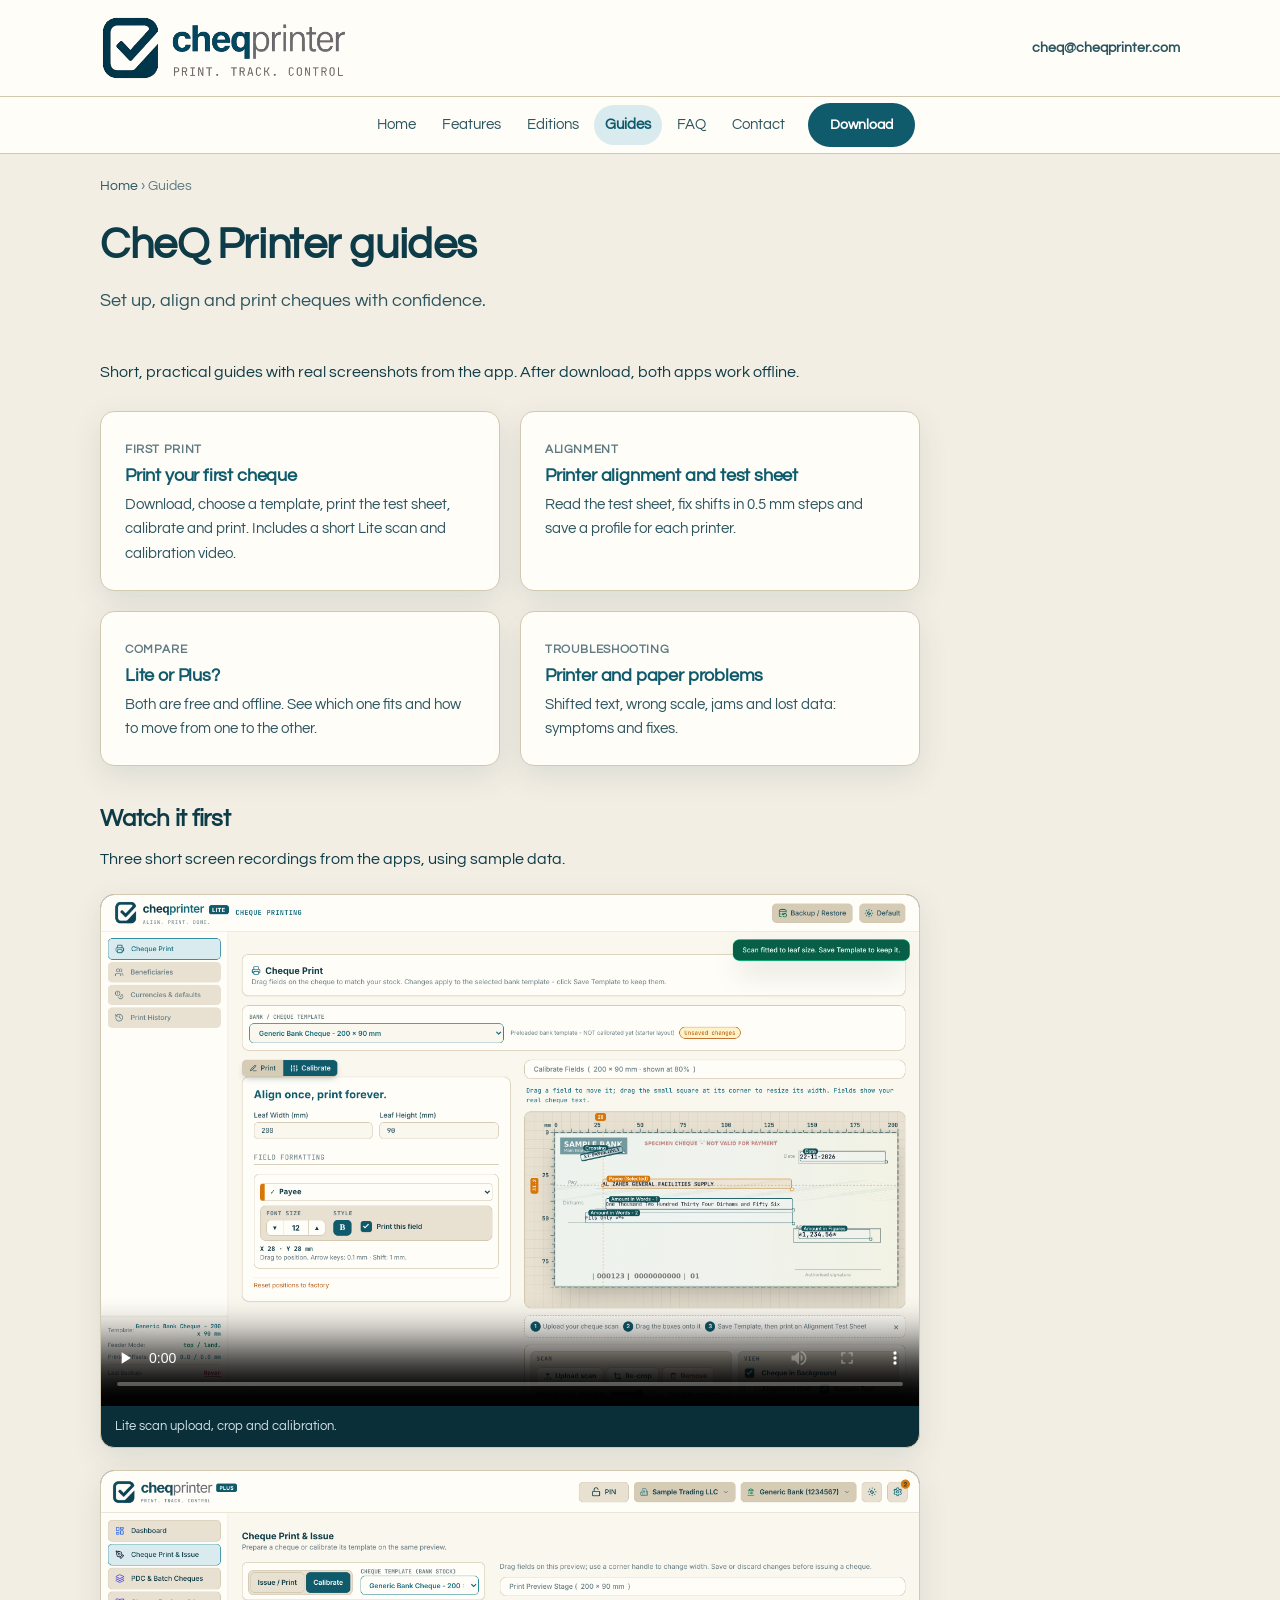
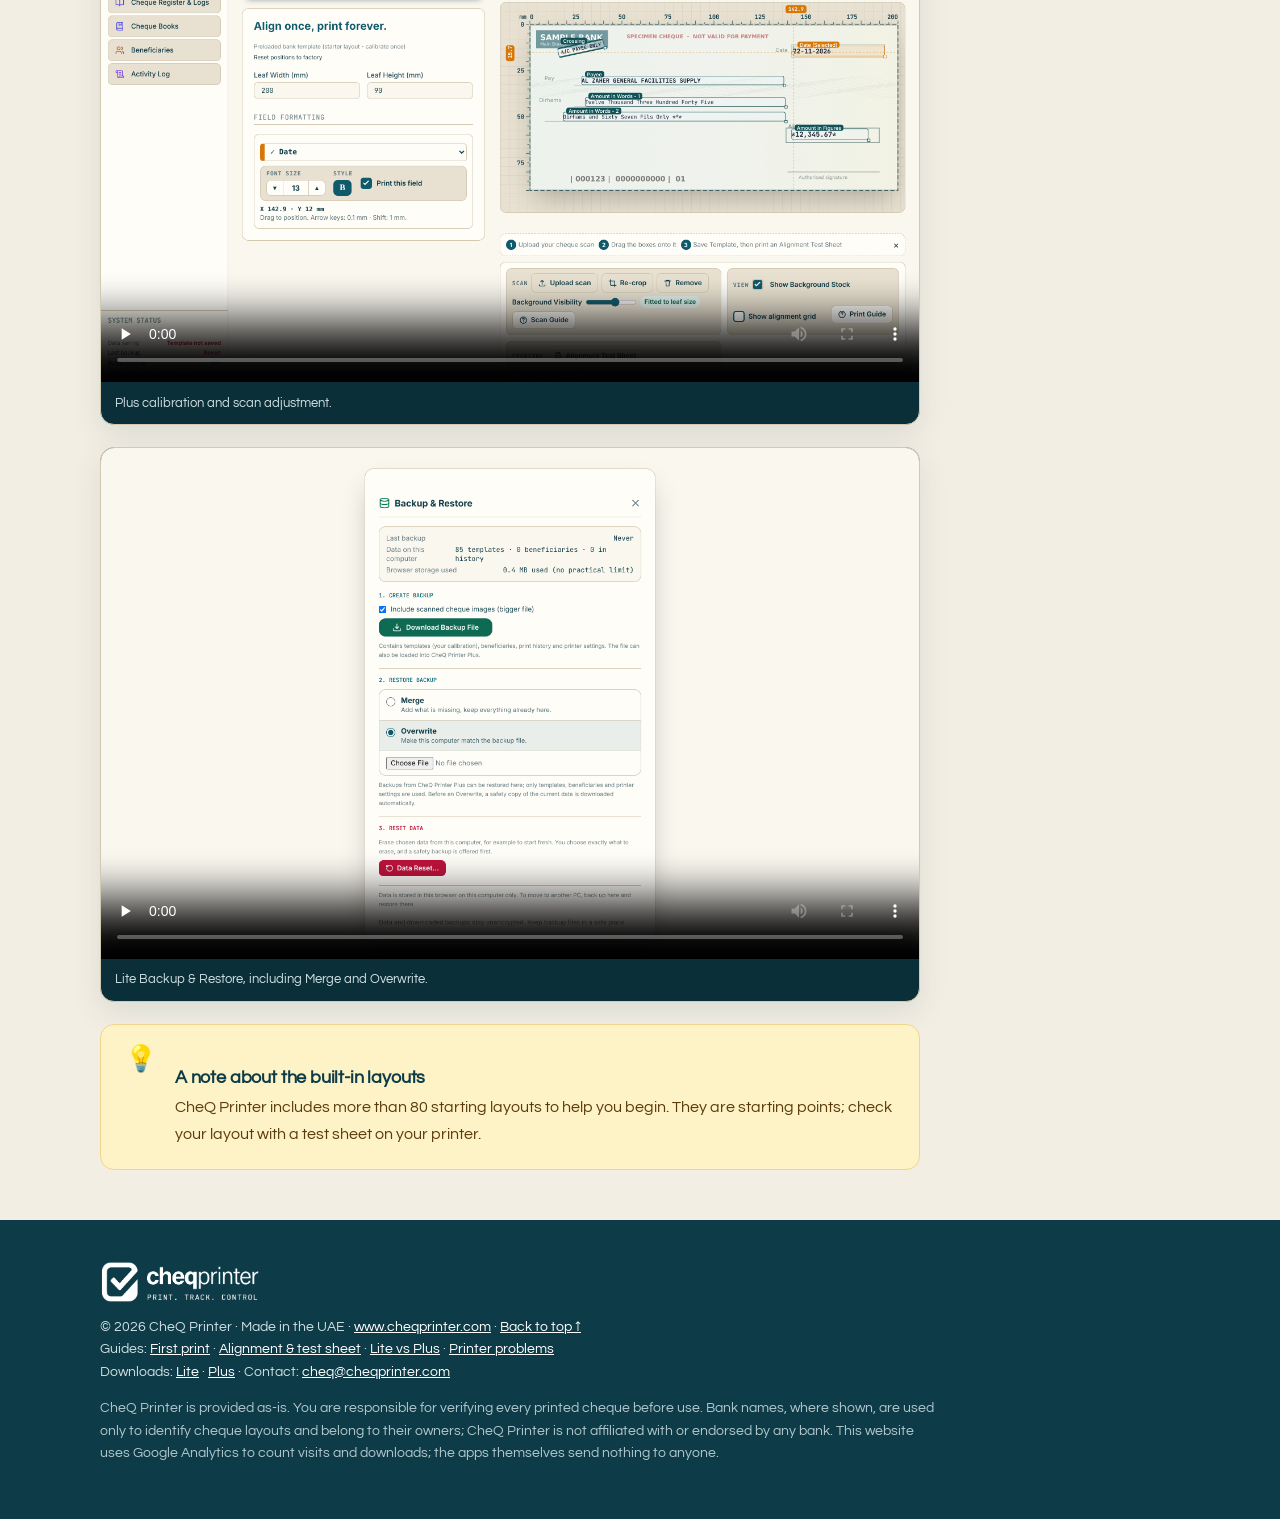
==== commit 2c884319: "Update CheQPrinter downloads, guides and media for 22 November" ====
--- a/guides/index.html
+++ b/guides/index.html
@@ -63,7 +63,7 @@
     <p class="lead">Set up, align and print cheques with confidence.</p>
   </div>
   <div class="article">
-    <p>Short, practical guides with real screenshots from the app. These guides cover Lite 1.7 and Plus 6.9. After download, both apps work offline.</p>
+    <p>Short, practical guides with real screenshots from the app. After download, both apps work offline.</p>
     <div class="gcards">
       <a class="gcard" href="first-print/"><span class="time">First print</span><h3>Print your first cheque</h3><p>Download, choose a template, print the test sheet, calibrate and print. Includes a short Lite scan and calibration video.</p></a>
       <a class="gcard" href="printer-alignment-test-sheet/"><span class="time">Alignment</span><h3>Printer alignment and test sheet</h3><p>Read the test sheet, fix shifts in 0.5 mm steps and save a profile for each printer.</p></a>
